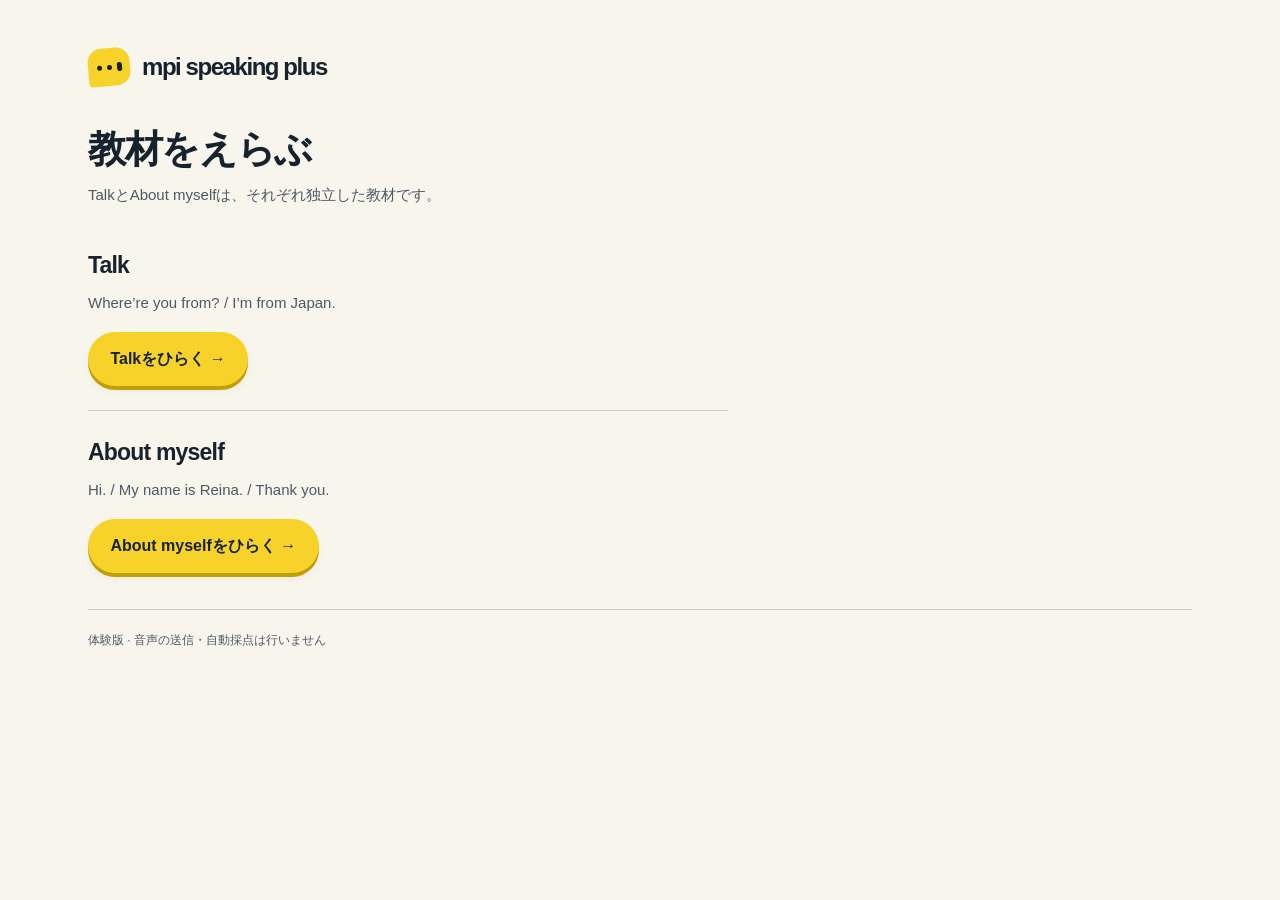
==== public/index.html @ 31b8acda "Publish independent standalone lesson HTML without lesson switch buttons" ====
<!doctype html>
<html lang="ja">
<head><meta charset="utf-8"><meta name="viewport" content="width=device-width, initial-scale=1"><title>mpi speaking plus · 教材モック</title><style>
:root {
  --color-paper: oklch(97% 0.012 95);
  --color-surface: oklch(99% 0.004 95);
  --color-paper-2: oklch(94% 0.016 95);
  --color-ink: oklch(25% 0.028 245);
  --color-muted: oklch(46% 0.025 245);
  --color-rule: oklch(85% 0.018 95);
  --color-accent: oklch(87% 0.17 95);
  --color-accent-ink: var(--color-ink);
  --color-accent-deep: oklch(71% 0.145 95);
  --color-accent-hover: oklch(90% 0.16 95);
  --color-cyan: oklch(57% 0.115 225);
  --color-cyan-soft: oklch(94% 0.035 225);
  --color-coral: oklch(55% 0.19 25);
  --color-coral-soft: oklch(96% 0.023 25);
  --color-mint: oklch(94% 0.035 155);
  --color-green: oklch(39% 0.095 155);
  --color-focus: oklch(46% 0.15 245);
  --color-shadow: oklch(25% 0.028 245 / 0.08);
  --color-transparent: oklch(97% 0.012 95 / 0);
  --font-display: 'Trebuchet MS', 'Hiragino Maru Gothic ProN', 'Yu Gothic', sans-serif;
  --font-body: 'Hiragino Kaku Gothic ProN', 'Yu Gothic', Meiryo, sans-serif;
  --space-2xs: .25rem;
  --space-xs: .5rem;
  --space-sm: .75rem;
  --space-md: 1rem;
  --space-lg: 1.5rem;
  --space-xl: 2.5rem;
  --space-2xl: 4rem;
  --text-sm: .8125rem;
  --text-body: 1rem;
  --text-lg: 1.25rem;
  --text-display: clamp(1.8rem, 3vw, 2.75rem);
  --radius-card: 24px;
  --radius-input: 12px;
  --radius-pill: 999px;
  --rule-thin: 1px;
  --ease-out: cubic-bezier(.16,1,.3,1);
  --ease-in: cubic-bezier(.7,0,.84,0);
  --ease-in-out: cubic-bezier(.65,0,.35,1);
  --dur-micro: 120ms;
  --dur-short: 220ms;
  --dur-long: 420ms;
}

/* Hallmark · macrostructure: Workbench · tone: playful · theme: Hum · anchor hue: pear / cyan
 * Nav: N1 (two lesson destinations) · Footer: Ft2 · enrichment: original lesson media
 * audience: elementary pupils · use: LMS speaking practice
 * Hallmark · pre-emit critique: P4 H5 E4 S5 R4 V4 */

* { box-sizing: border-box; }
html, body { overflow-x: clip; }
body { margin: 0; background: var(--color-paper); color: var(--color-ink); font-family: var(--font-body); font-size: var(--text-body); line-height: 1.7; padding-bottom: env(safe-area-inset-bottom); }
button, a { -webkit-tap-highlight-color: var(--color-transparent); }
button { font: inherit; cursor: pointer; }
button, .lesson-link, .text-link { white-space: nowrap; }
button:disabled { cursor: not-allowed; opacity: .5; }
:focus-visible { outline: 3px solid var(--color-focus); outline-offset: 4px; }
[hidden] { display: none !important; }
h1, h2, h3, p, figure { margin: 0; }
h1, h2, h3 { font-style: normal; min-width: 0; overflow-wrap: anywhere; }
h1, .english, .brand, .count, .end-title { font-family: var(--font-display); }
a { color: inherit; }
svg { width: 24px; height: 24px; fill: none; stroke: currentColor; stroke-width: 1.8; stroke-linecap: round; stroke-linejoin: round; flex-shrink: 0; }
.shell { width: min(1184px, 100%); padding-inline: clamp(16px, 3.2vw, 40px); margin-inline: auto; }
.skip { position: absolute; top: -80px; left: 16px; background: var(--color-accent); padding: 12px; z-index: 20; }
.skip:focus { top: 8px; }
.header { display: flex; flex-wrap: wrap; align-items: center; justify-content: space-between; gap: var(--space-md); padding-block: var(--space-lg); }
.brand { display: flex; align-items: center; gap: var(--space-sm); font-size: 1.15rem; font-weight: 700; line-height: 1.15; }
.brand-name { display: block; font-size: 1.5rem; letter-spacing: -.06em; }
.brand-small { font-size: .7rem; font-family: var(--font-body); font-weight: 500; letter-spacing: .02em; }
.brand-mark { width: 42px; height: 38px; display: flex; justify-content: center; align-items: center; border-radius: 14px 14px 14px 4px; background: var(--color-accent); gap: 5px; transform: rotate(-5deg); }
.brand-mark i { width: 5px; height: 5px; border-radius: 50%; background: var(--color-ink); }
.brand-mark i:last-child { height: 9px; border-radius: 5px; }
.lesson-nav { display: flex; flex-wrap: wrap; gap: var(--space-xs); }
.lesson-link { display: inline-flex; gap: var(--space-xs); align-items: center; min-height: 44px; padding: 8px 16px; border: 1px solid var(--color-rule); border-radius: var(--radius-pill); text-decoration: none; font-family: var(--font-display); font-weight: 700; font-size: .9375rem; background: var(--color-surface); }
.lesson-link[aria-current='page'] { background: var(--color-ink); border-color: var(--color-ink); color: var(--color-paper); }
.lesson-link svg { width: 18px; height: 18px; }
.page-head { padding-block: var(--space-lg); display: flex; align-items: flex-end; justify-content: space-between; gap: var(--space-md); }
.lesson-meta { color: var(--color-muted); font-size: var(--text-sm); margin-bottom: 6px; }
h1 { font-size: var(--text-display); letter-spacing: -.035em; line-height: 1.2; }
.subtitle { margin-top: 10px; color: var(--color-muted); font-size: .9375rem; }
.help { display: flex; align-items: center; gap: 8px; min-height: 44px; font-size: .875rem; border: 0; background: none; color: var(--color-muted); padding: 4px; }
.help svg { width: 20px; }
.steps { list-style: none; padding: 0; margin: 12px 0 28px; display: flex; gap: 12px; align-items: center; }
.steps li { display: flex; gap: 8px; align-items: center; color: var(--color-muted); font-size: .875rem; font-weight: 600; }
.steps li:not(:last-child)::after { content: ''; width: clamp(16px, 5vw, 68px); height: 1px; background: var(--color-rule); margin-inline-start: 4px; }
.step-number { display: grid; place-items: center; width: 30px; height: 30px; border-radius: 50%; background: var(--color-paper-2); border: 1px solid var(--color-rule); font-family: var(--font-display); }
.steps .current { color: var(--color-ink); }
.steps .current .step-number { background: var(--color-accent); border-color: var(--color-accent-deep); }
.steps .complete .step-number { background: var(--color-mint); border-color: var(--color-green); color: var(--color-green); }
.workbench { display: grid; gap: 28px; align-items: start; }
.media-panel { min-width: 0; background: var(--color-cyan-soft); border-radius: var(--radius-card); padding: 18px; }
.media-top { display: flex; justify-content: space-between; align-items: center; margin-bottom: 12px; gap: 8px; }
.media-label { display: flex; align-items: center; gap: 8px; font-weight: 600; font-size: .875rem; }
.media-label svg { width: 19px; }
.media-tag { font-size: .75rem; color: var(--color-muted); }
.video-wrap { position: relative; border-radius: 14px; overflow: clip; background: var(--color-surface); }
video, .scene { width: 100%; height: auto; aspect-ratio: 3/2; object-fit: contain; display: block; background: var(--color-surface); }
.scene { object-fit: contain; }
.video-cover { position: absolute; inset: 0; display: grid; place-items: center; background: var(--color-transparent); }
.play-big { display: grid; place-items: center; height: 66px; width: 66px; border-radius: 50%; background: var(--color-accent); border: 2px solid var(--color-ink); box-shadow: 0 4px 0 var(--color-ink); color: var(--color-ink); transition: transform var(--dur-micro) var(--ease-out); }
.play-big svg { width: 28px; height: 28px; margin-left: 3px; }
.media-caption { margin-top: 14px; display: flex; justify-content: space-between; gap: 8px; align-items: center; font-size: .8125rem; color: var(--color-muted); }
.small-btn { display: inline-flex; align-items: center; justify-content: center; gap: 6px; border: 1px solid var(--color-cyan); border-radius: var(--radius-pill); background: var(--color-surface); color: var(--color-ink); padding: 8px 12px; min-height: 44px; font-size: .8125rem; font-weight: 600; }
.small-btn svg { width: 17px; height: 17px; }
.practice-panel { padding: 4px 0 0; min-width: 0; }
.prompt-top { display: flex; justify-content: space-between; align-items: center; gap: 8px; margin-bottom: 20px; }
.role { display: inline-flex; align-items: center; gap: 6px; font-size: .8125rem; font-weight: 600; color: var(--color-cyan); }
.role svg { width: 19px; }
.count { font-size: .8125rem; color: var(--color-muted); }
h2 { font-size: 1.4375rem; line-height: 1.5; letter-spacing: -.035em; }
.instruction { color: var(--color-muted); font-size: .9375rem; margin-top: 8px; }
.target { padding: 24px 0; margin-block: 4px; }
.english { font-size: clamp(1.8rem, 3vw, 2.65rem); font-weight: 700; letter-spacing: -.03em; line-height: 1.3; overflow-wrap: anywhere; }
.meaning { margin-top: 10px; color: var(--color-muted); font-size: .875rem; }
.listen { display: inline-flex; align-items: center; gap: 7px; border: 0; border-bottom: 1px solid var(--color-cyan); padding: 6px 0; min-height: 44px; background: none; color: var(--color-cyan); font-size: .875rem; font-weight: 600; }
.listen svg { width: 20px; }
.actions { display: flex; flex-wrap: wrap; gap: 12px; align-items: center; }
.btn { --btn-face: var(--color-accent); --btn-ink: var(--color-ink); --btn-edge: var(--color-accent-deep); --btn-cast: var(--color-shadow); display: inline-flex; align-items: center; justify-content: center; gap: .5em; min-height: 54px; padding: .8rem 1.4rem; font-weight: 700; border: 0; border-radius: var(--radius-pill); color: var(--btn-ink); background: var(--btn-face); position: relative; isolation: isolate; box-shadow: 0 4px 0 0 var(--btn-edge), 0 6px 12px -3px var(--btn-cast); transform: translateY(0); transition: transform var(--dur-micro) var(--ease-out); }
.btn:active, .play-big:active { transform: translateY(3px); box-shadow: 0 1px 0 0 var(--btn-edge), 0 2px 6px -2px var(--btn-cast); }
.btn:disabled { transform: none; box-shadow: 0 4px 0 0 var(--btn-edge); }
.btn--soft { --btn-face: var(--color-paper-2); --btn-edge: var(--color-rule); }
.btn--record { min-width: 218px; }
.btn--stop { --btn-face: var(--color-coral); --btn-edge: var(--color-coral); --btn-ink: var(--color-surface); }
.btn svg { width: 22px; }
.sub-action { margin-top: 18px; }
.text-btn { border: 0; background: none; color: var(--color-muted); text-decoration: underline; text-underline-offset: 4px; padding: 8px 0; min-height: 44px; font-size: .8125rem; }
.record-note { font-size: .75rem; color: var(--color-muted); margin-top: 16px; }
.recording { display: flex; align-items: center; gap: 12px; margin-block: 20px; color: var(--color-coral); }
.record-dot { width: 10px; height: 10px; border-radius: 50%; background: var(--color-coral); animation: breathe 1.5s var(--ease-in-out) infinite; }
.meter { display: flex; gap: 4px; align-items: center; height: 30px; }
.meter i { display: block; height: 25px; width: 4px; border-radius: 4px; background: var(--color-coral); transform: scaleY(.15); transition: transform var(--dur-micro) var(--ease-out); }
.timer { font-variant-numeric: tabular-nums; min-width: 3em; font-family: var(--font-display); }
.feedback { padding-block: 18px; border-top: 1px solid var(--color-rule); }
.feedback h3 { display: flex; align-items: center; gap: 8px; font-size: 1.0625rem; }
.feedback h3 svg { color: var(--color-green); }
.feedback p { font-size: .875rem; color: var(--color-muted); margin-top: 8px; }
.playback { width: 100%; height: 44px; margin-block: 14px; }
.sample-result { background: var(--color-mint); padding: 20px; border-radius: 16px; margin-block: 16px; }
.sample-label { display: inline-block; font-size: .75rem; font-weight: 600; color: var(--color-green); border: 1px solid var(--color-green); border-radius: 6px; padding: 1px 8px; }
.sample-stars { color: var(--color-green); font-size: 2rem; line-height: 1.3; letter-spacing: 6px; margin-top: 8px; }
.sample-result h3 { font-size: 1.125rem; margin-top: 8px; }
.sample-result p { color: var(--color-green); font-size: .8125rem; margin-top: 8px; }
.error { background: var(--color-coral-soft); color: var(--color-coral); padding: 16px; border-radius: 12px; font-size: .875rem; margin-block: 16px; }
.status { font-size: .8125rem; margin-block: 8px; color: var(--color-muted); min-height: 0; }
.status:empty { display: none; }
.foot { display: flex; flex-wrap: wrap; align-items: center; justify-content: space-between; gap: var(--space-md); border-top: 1px solid var(--color-rule); margin-top: 36px; padding-block: 20px; font-size: .75rem; color: var(--color-muted); }
.mock-label { display: inline-flex; align-items: center; gap: 6px; }
.mock-label::before { content: ''; width: 7px; height: 7px; border-radius: 50%; background: var(--color-cyan); }
.tip { display: flex; gap: 12px; align-items: center; padding-block: 24px 0; font-size: .8125rem; color: var(--color-muted); }
.buddy { display: grid; place-items: center; background: var(--color-accent); width: 36px; height: 36px; border-radius: 12px 12px 12px 4px; flex-shrink: 0; color: var(--color-ink); font-family: var(--font-display); font-weight: 700; transform: rotate(-6deg); }
.finished { max-width: 760px; margin-inline: auto; padding-block: 20px 8px; }
.finish-hero { display: flex; align-items: center; gap: 20px; margin-bottom: 28px; }
.finish-mark { background: var(--color-accent); width: 80px; height: 80px; border-radius: 28px; display: grid; place-items: center; flex-shrink: 0; transform: rotate(-6deg); }
.finish-mark svg { width: 44px; height: 44px; }
.end-title { font-size: clamp(2rem, 5vw, 3.5rem); line-height: 1.2; font-weight: 700; letter-spacing: -.04em; }
.finish-hero p { color: var(--color-muted); margin-top: 8px; font-size: .9375rem; }
.summary { list-style: none; padding: 0; margin: 0 0 24px; }
.summary li { display: flex; justify-content: space-between; gap: 12px; align-items: center; padding: 20px 0; border-bottom: 1px solid var(--color-rule); }
.summary .english { font-size: 1.4375rem; }
.summary-state { color: var(--color-green); font-size: .8125rem; white-space: nowrap; }
.summary .meaning { margin-top: 4px; }
dialog { color: var(--color-ink); background: var(--color-surface); border: 1px solid var(--color-rule); border-radius: 24px; width: min(520px, calc(100% - 32px)); padding: 28px; }
dialog::backdrop { background: color-mix(in oklch, var(--color-ink) 35%, var(--color-transparent)); }
dialog h2 { font-size: 1.25rem; margin-bottom: 16px; }
dialog p { font-size: .9375rem; margin-bottom: 16px; }
dialog .btn { margin-top: 8px; }
body.embedded .header { display: none; }
@keyframes breathe { 50% { opacity: .35; } }
@keyframes appear { from { opacity: 0; transform: translateY(6px); } to { opacity: 1; transform: none; } }
.practice-panel { animation: appear var(--dur-short) var(--ease-out); }
@media (hover:hover) {
 .btn:not(:disabled):hover { transform: translateY(-2px); box-shadow: 0 6px 0 0 var(--btn-edge), 0 12px 22px -4px var(--btn-cast); }
 .lesson-link:not([aria-current]):hover, .small-btn:hover { background: var(--color-cyan-soft); }
 .play-big:hover { transform: translateY(-2px); }
 .text-btn:hover { color: var(--color-ink); }
}
@media (min-width: 56rem) { .workbench { grid-template-columns: minmax(0, 1.18fr) minmax(0, 1fr); gap: 40px; } .practice-panel { padding-top: 10px; } }
@media (max-width: 40rem) {
 .header { padding-block: 16px; gap: 16px; }
 .brand-name { font-size: 1.25rem; }
 .brand-mark { width: 34px; height: 34px; }
 .brand-small { font-size: .625rem; }
 .lesson-nav { gap: 6px; }
 .lesson-link { font-size: .8125rem; padding: 6px 12px; }
 .lesson-link svg { display: none; }
 .page-head { padding-block: 16px 8px; align-items: flex-start; }
 .help span { display: none; }
 .help { width: 44px; justify-content: center; }
 .steps { gap: 8px; margin: 16px 0 24px; justify-content: space-between; }
 .steps li { font-size: .75rem; gap: 6px; flex-direction: column; white-space: nowrap; flex: 1; }
 .steps li:not(:last-child)::after { display: none; }
 .step-number { width: 26px; height: 26px; }
 .media-panel { padding: 12px; border-radius: 18px; }
 .media-tag { display: none; }
 .media-caption { flex-wrap: wrap; }
 .practice-panel { padding-top: 0; }
 .prompt-top { margin-bottom: 12px; }
 .target { padding-block: 20px; }
 .actions { gap: 12px; }
 .btn { font-size: .9375rem; padding-inline: 20px; }
 .btn--record { min-width: 200px; }
 .tip { align-items: flex-start; }
 .foot { margin-top: 28px; gap: 4px; align-items: flex-start; flex-direction: column; }
 .finish-hero { gap: 16px; }
 .finish-mark { width: 60px; height: 60px; border-radius: 20px; }
 .summary li { align-items: flex-start; flex-direction: column; gap: 8px; }
}
@media (prefers-reduced-motion:reduce) { *, *::before, *::after { animation: none !important; transition: none !important; } }

button:not(.btn):not(:disabled):active, .lesson-link:active { transform: translateY(1px); }

</style></head>
<body><main class="shell" style="padding-block:48px"><div class="brand"><span class="brand-mark" aria-hidden="true"><i></i><i></i><i></i></span><span class="brand-name">mpi speaking plus</span></div><div style="margin-block:40px"><h1>教材をえらぶ</h1><p class="subtitle">TalkとAbout myselfは、それぞれ独立した教材です。</p></div><div style="display:grid;gap:24px;max-width:640px"><section><h2>Talk</h2><p class="instruction" style="margin-bottom:16px">Where’re you from? / I’m from Japan.</p><a class="btn" style="text-decoration:none" href="talk.html">Talkをひらく →</a></section><section style="border-top:1px solid var(--color-rule);padding-top:24px"><h2>About myself</h2><p class="instruction" style="margin-bottom:16px">Hi. / My name is Reina. / Thank you.</p><a class="btn" style="text-decoration:none" href="aboutmyself.html">About myselfをひらく →</a></section></div><footer class="foot"><span>体験版 · 音声の送信・自動採点は行いません</span></footer></main></body>
</html>
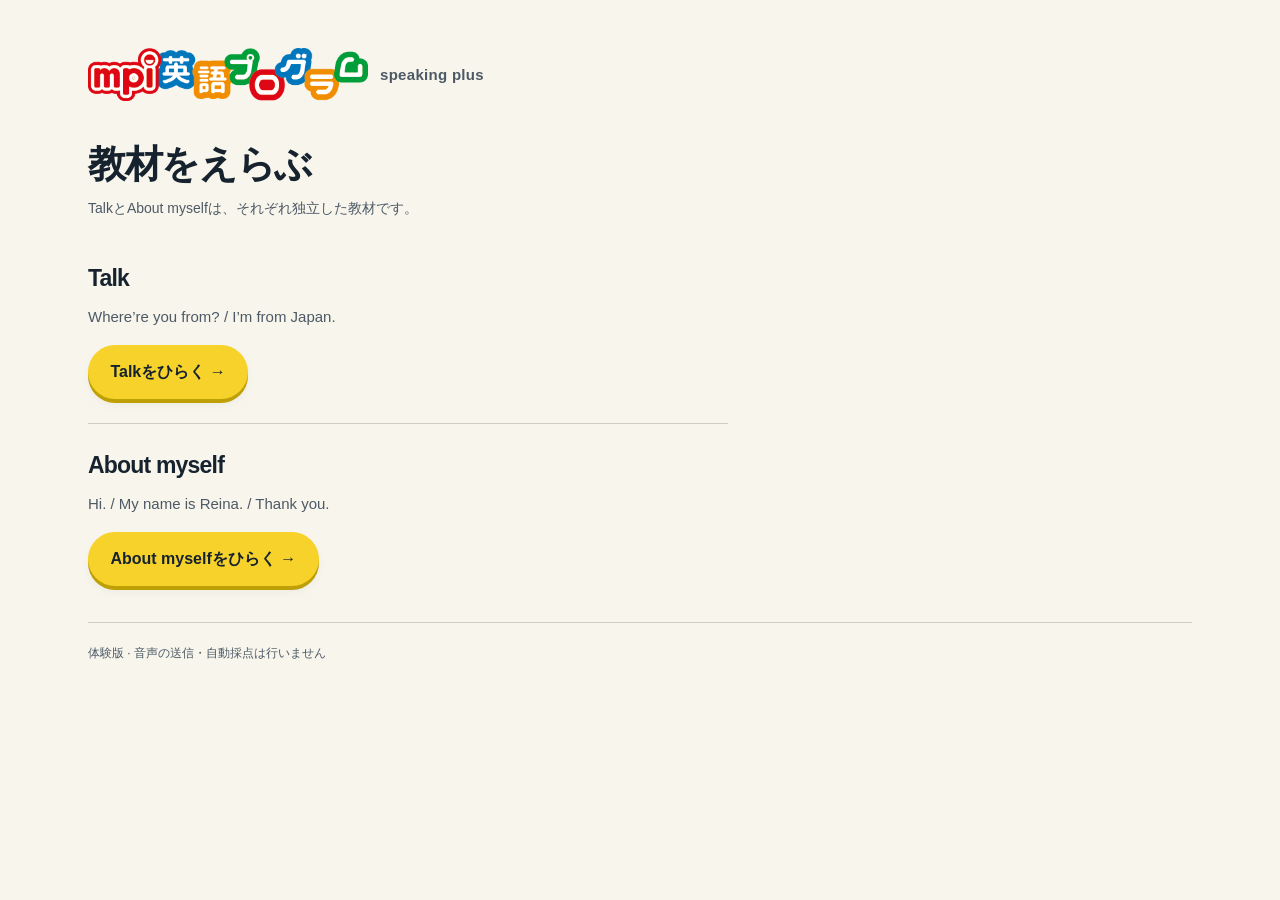
==== commit 426bc437: "Add graphic operation guides and mpi logo; preserve video display aspect ratio" ====
--- a/public/index.html
+++ b/public/index.html
@@ -46,7 +46,7 @@
   --dur-long: 420ms;
 }
 
-/* Hallmark · macrostructure: Workbench · tone: playful · theme: Hum · anchor hue: pear / cyan
+/* Hallmark · macrostructure: Workbench · tone: playful · theme: mpi brand reference · anchor hue: green / rose / yellow
  * Nav: N1 (two lesson destinations) · Footer: Ft2 · enrichment: original lesson media
  * audience: elementary pupils · use: LMS speaking practice
  * Hallmark · pre-emit critique: P4 H5 E4 S5 R4 V4 */
@@ -214,6 +214,84 @@
 
 button:not(.btn):not(:disabled):active, .lesson-link:active { transform: translateY(1px); }
 
+/* Graphic operation guidance. Existing Hum palette and shared lesson structure retained. */
+video { aspect-ratio: auto; width: 100%; height: auto; object-fit: contain; }
+.scene { aspect-ratio: auto; width: 100%; height: auto; object-fit: contain; }
+.steps li > svg { width: 30px; height: 30px; }
+.steps .step-number { width: 22px; height: 22px; font-size: .75rem; }
+.picture-guide { list-style: none; padding: 0; margin: 20px 0 28px; display: grid; grid-template-columns: repeat(3, minmax(0, 1fr)); gap: 12px; }
+.picture-guide li { position: relative; min-width: 0; text-align: center; padding: 8px 0 12px; border-radius: var(--radius-input); background: var(--color-paper-2); }
+.picture-guide li:not(:last-child)::after { content: '›'; position: absolute; right: -11px; top: 30%; font-size: 1.5rem; color: var(--color-muted); }
+.picture-guide .guide-active { background: var(--color-cyan-soft); outline: 2px solid var(--color-cyan); outline-offset: -2px; }
+.picture-guide li > span { display: block; font-size: .875rem; font-weight: 700; }
+.guide-graphic { display: block; width: 100%; height: auto; max-width: 160px; margin-inline: auto; stroke: var(--color-ink); stroke-width: 3; fill: none; }
+.guide-paper, .guide-hand { fill: var(--color-surface); }
+.guide-yellow { fill: var(--color-accent); }
+.guide-eye { fill: var(--color-ink); stroke: none; }
+.guide-stop { fill: var(--color-coral); }
+.guide-wave { stroke: var(--color-cyan); }
+.picture-button { min-height: 76px; padding: 12px 28px; font-size: 1.25rem; gap: 14px; }
+.picture-button svg { width: 36px; height: 36px; stroke-width: 2.2; }
+.picture-button.btn--record svg { width: 42px; height: 42px; }
+.btn--stop { min-width: 218px; }
+.btn--stop svg { fill: currentColor; }
+.guide-audio { flex-shrink: 0; }
+.prompt-top { flex-wrap: wrap; }
+.prompt-top .count { margin-inline-start: auto; }
+.adult-tools { margin-top: 20px; font-size: .8125rem; color: var(--color-muted); }
+.adult-tools summary { cursor: pointer; min-height: 44px; display: list-item; padding-block: 10px; }
+.adult-tools p { font-size: .8125rem; margin-block: 8px; }
+.adult-tools button { margin-inline-end: 12px; }
+.voice-review { display: flex; align-items: center; gap: 20px; }
+.voice-review > svg { width: 130px; margin-inline: 0; }
+.speaking-picture { display: flex; align-items: center; gap: 12px; margin-block: 12px; }
+.speaking-picture > svg { width: 120px; margin-inline: 0; }
+.speaking-picture .recording { flex-wrap: wrap; gap: 8px; }
+.cue-picture > svg { width: 144px; margin-block: 12px; }
+.back-action { display: inline-flex; align-items: center; gap: 8px; }
+.practice-panel .target { padding-block: 16px; }
+.practice-panel h2 { font-size: 1.5rem; }
+.record-note { font-size: .875rem; }
+.help { color: var(--color-ink); }
+.dialog .picture-guide { margin-block: 20px; }
+@media (max-width: 40rem) {
+ .steps li { flex-direction: row; flex-wrap: wrap; justify-content: center; gap: 6px; }
+ .steps li > span:last-child { flex-basis: 100%; text-align: center; }
+ .steps li > svg { width: 28px; height: 28px; }
+ .steps .step-number { width: 20px; height: 20px; }
+ .picture-guide { gap: 8px; margin-block: 16px 24px; }
+ .picture-guide li > span { font-size: .75rem; }
+ .picture-guide li:not(:last-child)::after { right: -8px; }
+ .picture-button { min-height: 76px; }
+ .speaking-picture > svg { width: 100px; }
+ .speaking-picture { gap: 8px; }
+ .voice-review { gap: 12px; }
+ .voice-review > svg { width: 100px; }
+ dialog { padding: 20px; }
+ .practice-panel .target { padding-block: 12px; }
+}
+
+/* mpi program reference: green Talk, rose About myself, colorful official logotype. */
+body { --color-lesson: oklch(45% .12 150); --color-lesson-soft: oklch(95% .035 150); --color-lesson-line: oklch(74% .10 150); }
+body[data-lesson="aboutmyself"] { --color-lesson: oklch(47% .14 355); --color-lesson-soft: oklch(96% .025 355); --color-lesson-line: oklch(77% .08 355); }
+.brand { flex-wrap: wrap; gap: 12px; }
+.mpi-logo { display: block; width: clamp(200px, 28vw, 280px); height: auto; object-fit: contain; }
+.brand-program { font-size: .9375rem; letter-spacing: .02em; color: var(--color-muted); }
+.header { padding-block: 20px 12px; }
+.page-head { padding-block: 16px; }
+.media-panel { background: var(--color-lesson-soft); }
+.role, .listen { color: var(--color-lesson); }
+.listen { border-color: var(--color-lesson); }
+.small-btn { border-color: var(--color-lesson); }
+.lesson-badge { background: var(--color-lesson); color: var(--color-surface); padding: 6px 16px; border-radius: var(--radius-input); font-family: var(--font-display); font-size: 1rem; }
+.picture-guide .guide-active { background: var(--color-lesson-soft); outline-color: var(--color-lesson); }
+.guide-wave { stroke: var(--color-lesson); }
+.page-head h1 { font-size: clamp(1.7rem, 3vw, 2.4rem); }
+.media-tag, .subtitle { font-size: .875rem; }
+.steps { margin-bottom: 20px; }
+.tip { display: none; }
+@media (max-width: 40rem) { .brand-program { font-size: .8125rem; } .brand { gap: 8px; } .mpi-logo { width: 220px; } .header { padding-block: 16px 4px; } .steps li > svg { width: 28px; height: 28px; } }
+
 </style></head>
-<body><main class="shell" style="padding-block:48px"><div class="brand"><span class="brand-mark" aria-hidden="true"><i></i><i></i><i></i></span><span class="brand-name">mpi speaking plus</span></div><div style="margin-block:40px"><h1>教材をえらぶ</h1><p class="subtitle">TalkとAbout myselfは、それぞれ独立した教材です。</p></div><div style="display:grid;gap:24px;max-width:640px"><section><h2>Talk</h2><p class="instruction" style="margin-bottom:16px">Where’re you from? / I’m from Japan.</p><a class="btn" style="text-decoration:none" href="talk.html">Talkをひらく →</a></section><section style="border-top:1px solid var(--color-rule);padding-top:24px"><h2>About myself</h2><p class="instruction" style="margin-bottom:16px">Hi. / My name is Reina. / Thank you.</p><a class="btn" style="text-decoration:none" href="aboutmyself.html">About myselfをひらく →</a></section></div><footer class="foot"><span>体験版 · 音声の送信・自動採点は行いません</span></footer></main></body>
+<body><main class="shell" style="padding-block:48px"><div class="brand"><img class="mpi-logo" src="[data-uri]" width="432" height="82" alt="mpi英語プログラム"><span class="brand-program">speaking plus</span></div><div style="margin-block:40px"><h1>教材をえらぶ</h1><p class="subtitle">TalkとAbout myselfは、それぞれ独立した教材です。</p></div><div style="display:grid;gap:24px;max-width:640px"><section><h2>Talk</h2><p class="instruction" style="margin-bottom:16px">Where’re you from? / I’m from Japan.</p><a class="btn" style="text-decoration:none" href="talk.html">Talkをひらく →</a></section><section style="border-top:1px solid var(--color-rule);padding-top:24px"><h2>About myself</h2><p class="instruction" style="margin-bottom:16px">Hi. / My name is Reina. / Thank you.</p><a class="btn" style="text-decoration:none" href="aboutmyself.html">About myselfをひらく →</a></section></div><footer class="foot"><span>体験版 · 音声の送信・自動採点は行いません</span></footer></main></body>
 </html>
